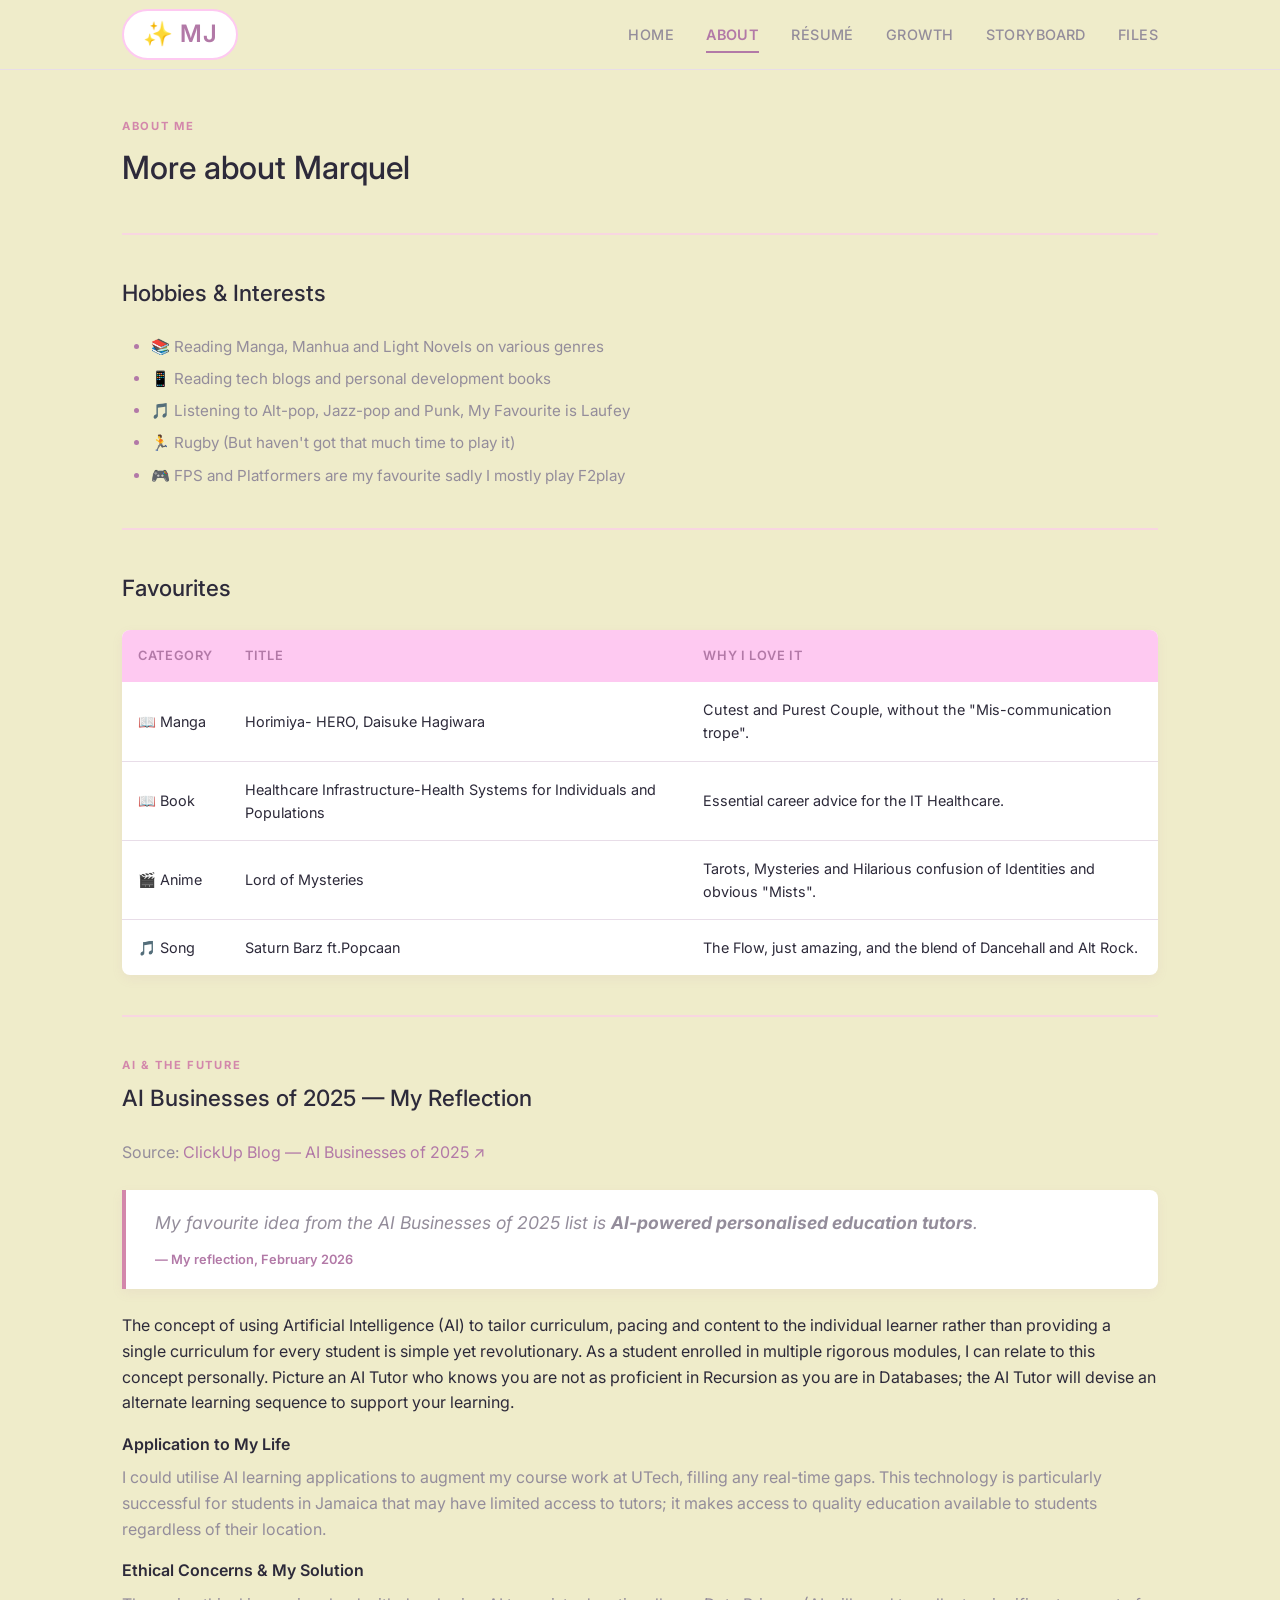
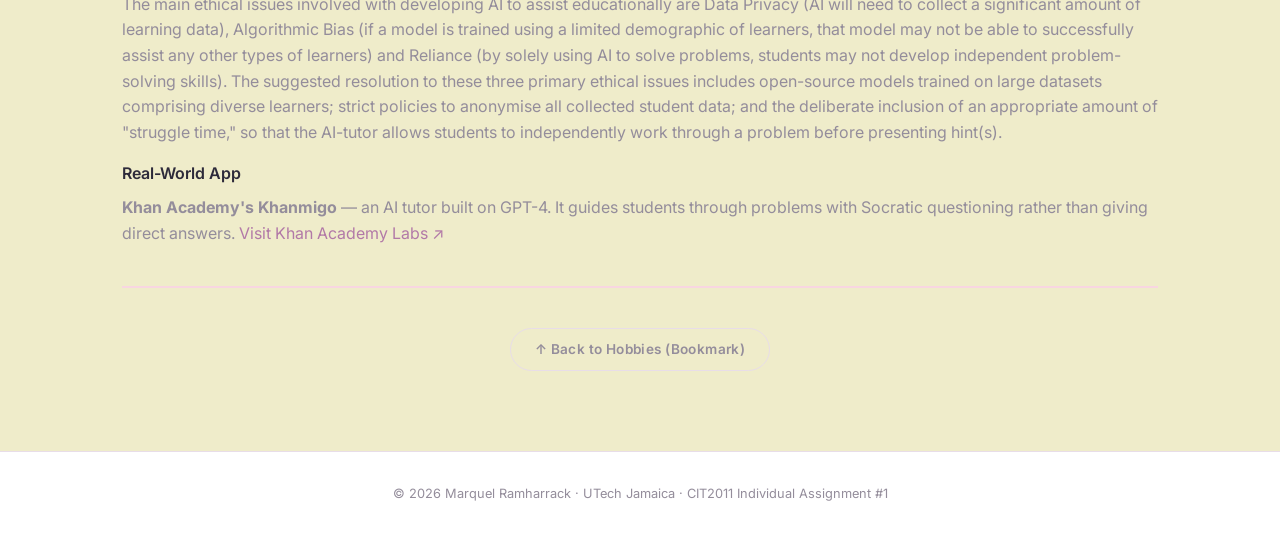
==== about.html @ 9dcb54e3 "Add files via upload" ====
<!DOCTYPE html>
<html lang="en">
<head>
  <meta charset="UTF-8" />
  <meta name="viewport" content="width=device-width, initial-scale=1.0" />
  <title>Marquel Ramharrack · About</title>
  <link rel="stylesheet" href="css/style.css" />
</head>
<body>
  <nav>
    <div class="nav-inner">
      <span class="logo">✨ MJ</span>
      <ul class="nav-links">
        <li><a href="index.html">Home</a></li>
        <li><a href="about.html" class="active">About</a></li>
        <li><a href="resume.html">Résumé</a></li>
        <li><a href="development.html">Growth</a></li>
        <li><a href="storyboard.html">Storyboard</a></li>
        <li><a href="files.html">Files</a></li>
      </ul>
    </div>
  </nav>

  <main class="page">
    <p class="section-label fade-up">About Me</p>
    <h1 class="section-title fade-up">More about Marquel</h1>

    <hr class="divider" />

    <!-- Hobbies -->
    <section id="hobbies" aria-labelledby="hobbies-title">
      <h2 id="hobbies-title" class="section-title" style="font-size:1.4rem;">Hobbies &amp; Interests</h2>
      <ul class="styled">
        <li>📚 Reading Manga, Manhua and Light Novels on various genres</li>
        <li>📱 Reading tech blogs and personal development books</li>
        <li>🎵 Listening to Alt-pop, Jazz-pop and Punk, My Favourite is Laufey</li>
        <li>🏃 Rugby (But haven't got that much time to play it)</li>
        <li>🎮 FPS and Platformers are my favourite sadly I mostly play F2play</li>
      </ul>
    </section>

    <hr class="divider" />

    <!-- Favourites table -->
    <section id="favourites" aria-labelledby="fav-title">
      <h2 id="fav-title" class="section-title" style="font-size:1.4rem;">Favourites</h2>
      <table>
        <thead>
          <tr>
            <th>Category</th>
            <th>Title</th>
            <th>Why I Love It</th>
          </tr>
        </thead>
        <tbody>
          <tr>
            <td>📖 Manga</td>
            <td>Horimiya- HERO, Daisuke Hagiwara</td>
            <td>Cutest and Purest Couple, without the "Mis-communication trope".</td>
          </tr>
          <tr>
            <td>📖 Book</td>
            <td>Healthcare Infrastructure-Health Systems for Individuals and Populations</td>
            <td>Essential career advice for the IT Healthcare.</td>
          </tr>
          <tr>
            <td>🎬 Anime</td>
            <td>Lord of Mysteries</td>
            <td>Tarots, Mysteries and Hilarious confusion of Identities and obvious "Mists".</td>
          </tr>
          <tr>
            <td>🎵 Song</td>
            <td>Saturn Barz ft.Popcaan</td>
            <td>The Flow, just amazing, and the blend of Dancehall and Alt Rock.</td>
          </tr>
        </tbody>
      </table>
    </section>

    <hr class="divider" />

    <!-- AI Blog section - CORRECTED with ClickUp link -->
    <section id="ai-blog" aria-labelledby="ai-title">
      <p class="section-label">AI &amp; The Future</p>
      <h2 id="ai-title" class="section-title" style="font-size:1.4rem;">AI Businesses of 2025 — My Reflection</h2>

      <p style="color:var(--text-muted); margin-bottom:1rem;">
        Source: <a href="https://clickup.com/blog/ai-business-ideas/" target="_blank" rel="noopener">ClickUp Blog — AI Businesses of 2025 ↗</a>
      </p>

      <blockquote>
        My favourite idea from the AI Businesses of 2025 list is <strong>AI-powered personalised education tutors</strong>.
        <cite>— My reflection, February 2026</cite>
      </blockquote>

      <p style="margin-bottom:1rem;">
        The concept of using Artificial Intelligence (AI) to tailor curriculum, pacing and content to the individual learner rather than providing a single curriculum for every student is simple yet revolutionary. As a student enrolled in multiple rigorous modules, I can relate to this concept personally. Picture an AI Tutor who knows you are not as proficient in Recursion as you are in Databases; the AI Tutor will devise an alternate learning sequence to support your learning.      </p>

      <h3 style="margin-bottom:.5rem; font-size:1rem; font-weight:600;">Application to My Life</h3>
      <p style="color:var(--text-muted); margin-bottom:1rem;">
        I could utilise AI learning applications to augment my course work at UTech, filling any real-time gaps. This technology is particularly successful for students in Jamaica that may have limited access to tutors; it makes access to quality education available to students regardless of their location.

      </p>

      <h3 style="margin-bottom:.5rem; font-size:1rem; font-weight:600;">Ethical Concerns &amp; My Solution</h3>
      <p style="color:var(--text-muted); margin-bottom:1rem;">
        The main ethical issues involved with developing AI to assist educationally are Data Privacy (AI will need to collect a significant amount of learning data), Algorithmic Bias (if a model is trained using a limited demographic of learners, that model may not be able to successfully assist any other types of learners) and Reliance (by solely using AI to solve problems, students may not develop independent problem-solving skills). The suggested resolution to these three primary ethical issues includes open-source models trained on large datasets comprising diverse learners; strict policies to anonymise all collected student data; and the deliberate inclusion of an appropriate amount of "struggle time," so that the AI-tutor allows students to independently work through a problem before presenting hint(s).      </p>

      <h3 style="margin-bottom:.5rem; font-size:1rem; font-weight:600;">Real-World App</h3>
      <p style="color:var(--text-muted);">
        <strong>Khan Academy's Khanmigo</strong> — an AI tutor built on GPT-4. It guides students through problems with Socratic questioning rather than giving direct answers. 
        <a href="https://www.khanacademy.org/khan-labs" target="_blank" rel="noopener">Visit Khan Academy Labs ↗</a>
      </p>
    </section>

    <!-- Bookmark -->
    <hr class="divider" id="top-link" />
    <p style="text-align:center;">
      <a href="#hobbies" class="btn btn-outline">↑ Back to Hobbies (Bookmark)</a>
    </p>

  </main>

  <footer>
    <p>&copy; 2026 Marquel Ramharrack · UTech Jamaica · CIT2011 Individual Assignment #1</p>
  </footer>
</body>
</html>
---- css/style.css ----
/* ─────────────────────────────────────────
   style.css — Portfolio | WP CIT2011
   Minimalist theme with palette: #FEC9F1, #D387AB, #B279A7, #948D9B, #EFECCA
   ───────────────────────────────────────── */

@import url('https://fonts.googleapis.com/css2?family=Inter:wght@300;400;500;600;700&display=swap');

/* ── ROOT VARIABLES (Q2) ── */
:root {
  --pink-light:  #FEC9F1;
  --pink-mid:    #D387AB;
  --mauve:       #B279A7;
  --grey:        #948D9B;
  --cream:       #EFECCA;

  --bg:          var(--cream);
  --surface:     #ffffff;
  --text:        #2d2a3a;
  --text-muted:  var(--grey);
  --accent:      var(--mauve);
  --accent-soft: var(--pink-mid);
  --border:      #e8dde8;

  --font-body:   'Inter', -apple-system, BlinkMacSystemFont, sans-serif;
  --radius:      8px;
  --shadow:      0 4px 12px rgba(178,121,167,0.08);
  --max-w:       1100px;
  --nav-h:       70px;
  --transition:  all 0.2s ease-in-out;
}

/* ── RESET ── */
*, *::before, *::after {
  box-sizing: border-box;
  margin: 0;
  padding: 0;
}

html {
  scroll-behavior: smooth;
  scroll-padding-top: calc(var(--nav-h) + 20px);
}

body {
  font-family: var(--font-body);
  background: var(--bg);
  color: var(--text);
  font-size: 1rem;
  line-height: 1.6;
  min-height: 100vh;
  display: flex;
  flex-direction: column;
}

img {
  max-width: 100%;
  display: block;
}

a {
  color: var(--accent);
  text-decoration: none;
  transition: var(--transition);
}

a:hover {
  color: var(--pink-mid);
}

/* ── NAVIGATION (Q3) ── */
nav {
  position: sticky;
  top: 0;
  z-index: 100;
  background: var(--cream);
  border-bottom: 1px solid var(--border);
  height: var(--nav-h);
  display: flex;
  align-items: center;
}

.nav-inner {
  width: 100%;
  max-width: var(--max-w);
  margin: 0 auto;
  padding: 0 2rem;
  display: flex;
  align-items: center;
  justify-content: space-between;
}

.logo {
  font-size: 1.5rem;
  font-weight: 600;
  color: var(--mauve);
  background: white;
  padding: 0.3rem 1.2rem;
  border-radius: 40px;
  border: 2px solid var(--pink-light);
  letter-spacing: 0.5px;
  transition: var(--transition);
}

.logo:hover {
  border-color: var(--mauve);
  transform: scale(1.02);
}

.nav-links {
  list-style: none;
  display: flex;
  gap: 2rem;
}

.nav-links a {
  font-size: 0.9rem;
  font-weight: 500;
  color: var(--text-muted);
  letter-spacing: 0.03em;
  text-transform: uppercase;
  padding: 0.5rem 0;
  border-bottom: 2px solid transparent;
  transition: var(--transition);
}

/* Pseudo-class :hover (Q2) */
.nav-links a:hover {
  color: var(--mauve);
  border-bottom-color: var(--pink-mid);
}

/* Active link using class selector */
.nav-links a.active {
  color: var(--mauve);
  border-bottom-color: var(--mauve);
  font-weight: 600;
}

/* Focus pseudo-class (Q2) */
.nav-links a:focus-visible {
  outline: 2px solid var(--mauve);
  outline-offset: 4px;
  border-radius: 2px;
}

/* ── MAIN CONTENT ── */
.page {
  max-width: var(--max-w);
  margin: 0 auto;
  padding: 3rem 2rem 5rem;
  flex: 1;
  width: 100%;
}

/* ── HERO SECTION (with profile image) ── */
.hero {
  display: flex;
  gap: 3rem;
  align-items: center;
  padding: 1rem 0 2rem;
}

.hero-image-container {
  flex-shrink: 0;
  text-align: center;
}

.profile-image {
  width: 240px;
  height: 240px;
  border-radius: 50%;
  object-fit: cover;
  border: 4px solid var(--pink-light);
  box-shadow: var(--shadow);
  transition: var(--transition);
}

/* Image hover effect */
.profile-image:hover {
  border-color: var(--mauve);
  transform: scale(1.02);
}

.image-caption {
  margin-top: 0.5rem;
  font-size: 0.85rem;
  color: var(--text-muted);
}

.hero-text {
  flex: 1;
}

.hero-tag {
  font-size: 0.75rem;
  letter-spacing: 0.12em;
  text-transform: uppercase;
  color: var(--pink-mid);
  font-weight: 600;
  margin-bottom: 0.5rem;
}

.hero h1 {
  font-size: clamp(2rem, 5vw, 3rem);
  line-height: 1.2;
  margin-bottom: 1rem;
  color: var(--text);
}

.hero h1 em {
  color: var(--mauve);
  font-style: italic;
}

.hero-bio {
  color: var(--text-muted);
  font-size: 1.1rem;
  margin-bottom: 1.5rem;
}

/* Bookmark target styling */
.bookmark-target {
  scroll-margin-top: calc(var(--nav-h) + 20px);
}

.back-to-top {
  text-align: right;
  margin: 0.5rem 0;
}

.back-to-top a {
  font-size: 0.85rem;
  color: var(--grey);
  border-bottom: 1px dashed var(--pink-light);
}

.back-to-top a:hover {
  color: var(--mauve);
}

/* ── SECTION HEADERS ── */
.section-label {
  font-size: 0.7rem;
  letter-spacing: 0.15em;
  text-transform: uppercase;
  color: var(--pink-mid);
  font-weight: 700;
  margin-bottom: 0.35rem;
}

.section-title {
  font-size: clamp(1.5rem, 4vw, 2rem);
  color: var(--text);
  margin-bottom: 1.5rem;
  font-weight: 500;
}

/* ── CARDS (Grid layout - Q5) ── */
.cards {
  display: grid;
  grid-template-columns: repeat(auto-fill, minmax(260px, 1fr));
  gap: 1.5rem;
  margin: 1.5rem 0;
}

.card {
  background: var(--surface);
  border: 1px solid var(--border);
  border-radius: var(--radius);
  padding: 1.5rem;
  box-shadow: var(--shadow);
  transition: var(--transition);
}

/* Pseudo-class hover on cards (Q2) */
.card:hover {
  transform: translateY(-4px);
  box-shadow: 0 8px 24px rgba(178,121,167,0.12);
  border-color: var(--pink-mid);
}

.card-icon {
  font-size: 2rem;
  margin-bottom: 1rem;
}

.card h3 {
  font-size: 1.1rem;
  font-weight: 600;
  margin-bottom: 0.5rem;
  color: var(--mauve);
}

.card p {
  font-size: 0.9rem;
  color: var(--text-muted);
  line-height: 1.6;
}

/* ── BUTTONS (with transition animation - Q6) ── */
.btn {
  display: inline-block;
  padding: 0.6rem 1.5rem;
  border-radius: 40px;
  font-size: 0.85rem;
  font-weight: 600;
  letter-spacing: 0.03em;
  transition: var(--transition);
  cursor: pointer;
  border: none;
  text-align: center;
}

.btn-primary {
  background: var(--mauve);
  color: white;
}

.btn-primary:hover {
  background: var(--pink-mid);
  transform: translateY(-2px);
  box-shadow: 0 4px 12px rgba(178,121,167,0.3);
}

.btn-outline {
  background: transparent;
  border: 1.5px solid var(--border);
  color: var(--text-muted);
}

.btn-outline:hover {
  border-color: var(--mauve);
  color: var(--mauve);
  transform: translateY(-2px);
  background: rgba(178,121,167,0.02);
}

/* ── TABLE (Q5) ── */
table {
  width: 100%;
  border-collapse: collapse;
  font-size: 0.9rem;
  margin: 1.5rem 0;
  background: var(--surface);
  border-radius: var(--radius);
  overflow: hidden;
  box-shadow: var(--shadow);
}

thead {
  background: var(--pink-light);
}

th {
  text-align: left;
  padding: 1rem;
  font-weight: 600;
  font-size: 0.8rem;
  letter-spacing: 0.05em;
  text-transform: uppercase;
  color: var(--mauve);
}

td {
  padding: 1rem;
  border-bottom: 1px solid var(--border);
}

tr:last-child td {
  border-bottom: none;
}

tr:hover td {
  background: #faf0f8;
}

/* ── LISTS (Q5) ── */
ul.styled, ol.styled {
  padding-left: 1.8rem;
  display: flex;
  flex-direction: column;
  gap: 0.5rem;
  color: var(--text-muted);
  font-size: 0.95rem;
  margin: 1rem 0;
}

ul.styled li::marker {
  color: var(--mauve);
}

ol.styled li::marker {
  color: var(--mauve);
  font-weight: 700;
}

/* ── BLOCKQUOTE ── */
blockquote {
  border-left: 4px solid var(--pink-mid);
  padding: 1.2rem 1.8rem;
  background: var(--surface);
  border-radius: 0 var(--radius) var(--radius) 0;
  font-size: 1.1rem;
  font-style: italic;
  color: var(--text-muted);
  margin: 1.5rem 0;
  box-shadow: var(--shadow);
}

blockquote cite {
  display: block;
  margin-top: 0.8rem;
  font-size: 0.8rem;
  font-style: normal;
  font-weight: 600;
  color: var(--accent);
}

/* ── IFRAME (Resume) ── */
.iframe-wrap {
  width: 100%;
  height: 70vh;
  min-height: 500px;
  border: 2px solid var(--border);
  border-radius: var(--radius);
  overflow: hidden;
  box-shadow: var(--shadow);
  margin: 1.5rem 0;
  background: var(--surface);
}

.iframe-wrap iframe {
  width: 100%;
  height: 100%;
  border: none;
}

/* ── FILE CARDS ── */
.file-list {
  display: flex;
  flex-direction: column;
  gap: 0.75rem;
  margin: 1.5rem 0;
}

.file-card {
  display: flex;
  align-items: center;
  gap: 1rem;
  background: var(--surface);
  border: 1px solid var(--border);
  border-radius: var(--radius);
  padding: 1rem 1.5rem;
  transition: var(--transition);
}

.file-card:hover {
  border-color: var(--mauve);
  transform: translateX(6px);
  box-shadow: var(--shadow);
}

.file-icon {
  font-size: 1.8rem;
  flex-shrink: 0;
}

.file-name {
  font-weight: 600;
  font-size: 1rem;
  color: var(--text);
  margin-bottom: 0.2rem;
}

.file-meta {
  font-size: 0.8rem;
  color: var(--text-muted);
}

/* ── DIVIDER ── */
.divider {
  border: none;
  border-top: 2px solid var(--pink-light);
  margin: 2.5rem 0;
  opacity: 0.6;
}

/* ── FOOTER ── */
footer {
  border-top: 1px solid var(--border);
  text-align: center;
  padding: 2rem;
  font-size: 0.8rem;
  color: var(--text-muted);
  background: var(--surface);
}

/* ── ANIMATIONS (Q6) ── */
@keyframes fadeUp {
  from {
    opacity: 0;
    transform: translateY(20px);
  }
  to {
    opacity: 1;
    transform: translateY(0);
  }
}

.fade-up {
  animation: fadeUp 0.6s ease forwards;
}

.fade-up:nth-child(2) { animation-delay: 0.1s; }
.fade-up:nth-child(3) { animation-delay: 0.2s; }
.fade-up:nth-child(4) { animation-delay: 0.3s; }
.fade-up:nth-child(5) { animation-delay: 0.4s; }

/* ── RESPONSIVE DESIGN (Q2) ── */

/* Mobile: min 600px */
@media (min-width: 600px) and (max-width: 949px) {
  .hero {
    flex-direction: column;
    text-align: center;
    gap: 1.5rem;
  }
  
  .profile-image {
    width: 200px;
    height: 200px;
  }
  
  .nav-links {
    gap: 1rem;
  }
  
  .nav-links a {
    font-size: 0.8rem;
  }
}

/* Desktop: min 950px */
@media (min-width: 950px) {
  .hero {
    flex-direction: row;
    text-align: left;
  }
  
  .cards {
    grid-template-columns: repeat(3, 1fr);
  }
}

/* Small mobile (below 600px) */
@media (max-width: 599px) {
  .nav-inner {
    flex-direction: column;
    gap: 0.5rem;
    padding: 1rem;
  }
  
  .nav-links {
    flex-wrap: wrap;
    justify-content: center;
    gap: 0.8rem;
  }
  
  .hero {
    flex-direction: column;
    text-align: center;
  }
  
  .profile-image {
    width: 180px;
    height: 180px;
  }
  
  .page {
    padding: 2rem 1rem;
  }
  
  table {
    font-size: 0.8rem;
  }
  
  th, td {
    padding: 0.6rem;
  }
}
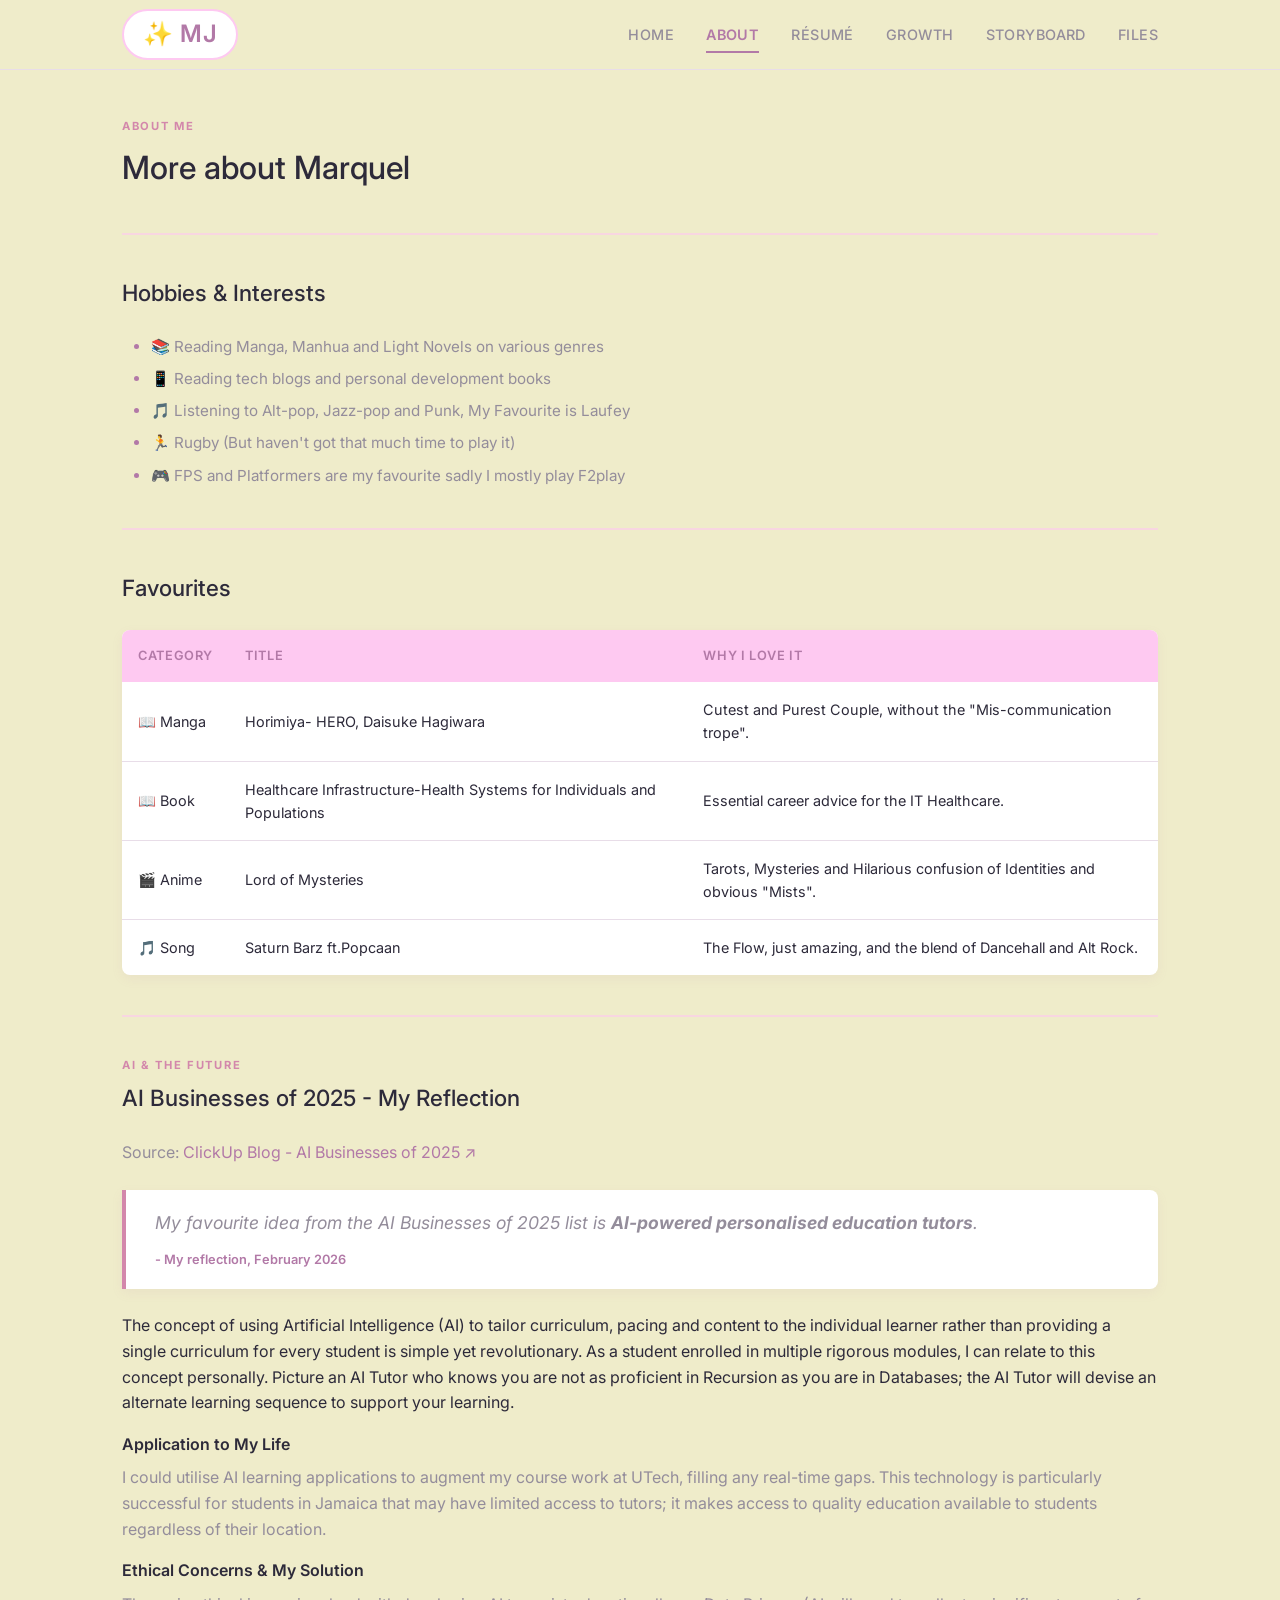
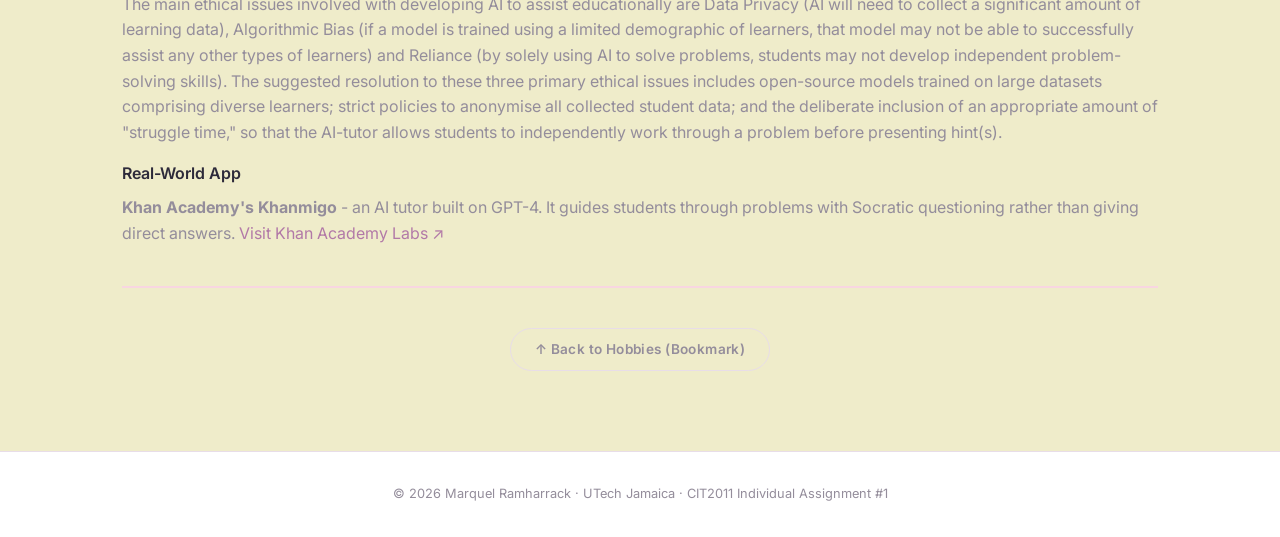
==== commit 53c40062: "Update about.html" ====
--- a/about.html
+++ b/about.html
@@ -79,18 +79,18 @@
 
     <hr class="divider" />
 
-    <!-- AI Blog section - CORRECTED with ClickUp link -->
+    <!-- AI blog  part dont forget fix the issues i have in my bug dock -->
     <section id="ai-blog" aria-labelledby="ai-title">
       <p class="section-label">AI &amp; The Future</p>
-      <h2 id="ai-title" class="section-title" style="font-size:1.4rem;">AI Businesses of 2025 — My Reflection</h2>
+      <h2 id="ai-title" class="section-title" style="font-size:1.4rem;">AI Businesses of 2025 - My Reflection</h2>
 
       <p style="color:var(--text-muted); margin-bottom:1rem;">
-        Source: <a href="https://clickup.com/blog/ai-business-ideas/" target="_blank" rel="noopener">ClickUp Blog — AI Businesses of 2025 ↗</a>
+        Source: <a href="https://clickup.com/blog/ai-business-ideas/" target="_blank" rel="noopener">ClickUp Blog - AI Businesses of 2025 ↗</a>
       </p>
 
       <blockquote>
         My favourite idea from the AI Businesses of 2025 list is <strong>AI-powered personalised education tutors</strong>.
-        <cite>— My reflection, February 2026</cite>
+        <cite>- My reflection, February 2026</cite>
       </blockquote>
 
       <p style="margin-bottom:1rem;">
@@ -108,7 +108,7 @@
 
       <h3 style="margin-bottom:.5rem; font-size:1rem; font-weight:600;">Real-World App</h3>
       <p style="color:var(--text-muted);">
-        <strong>Khan Academy's Khanmigo</strong> — an AI tutor built on GPT-4. It guides students through problems with Socratic questioning rather than giving direct answers. 
+        <strong>Khan Academy's Khanmigo</strong> - an AI tutor built on GPT-4. It guides students through problems with Socratic questioning rather than giving direct answers. 
         <a href="https://www.khanacademy.org/khan-labs" target="_blank" rel="noopener">Visit Khan Academy Labs ↗</a>
       </p>
     </section>
@@ -125,4 +125,4 @@
     <p>&copy; 2026 Marquel Ramharrack · UTech Jamaica · CIT2011 Individual Assignment #1</p>
   </footer>
 </body>
-</html>+</html>
